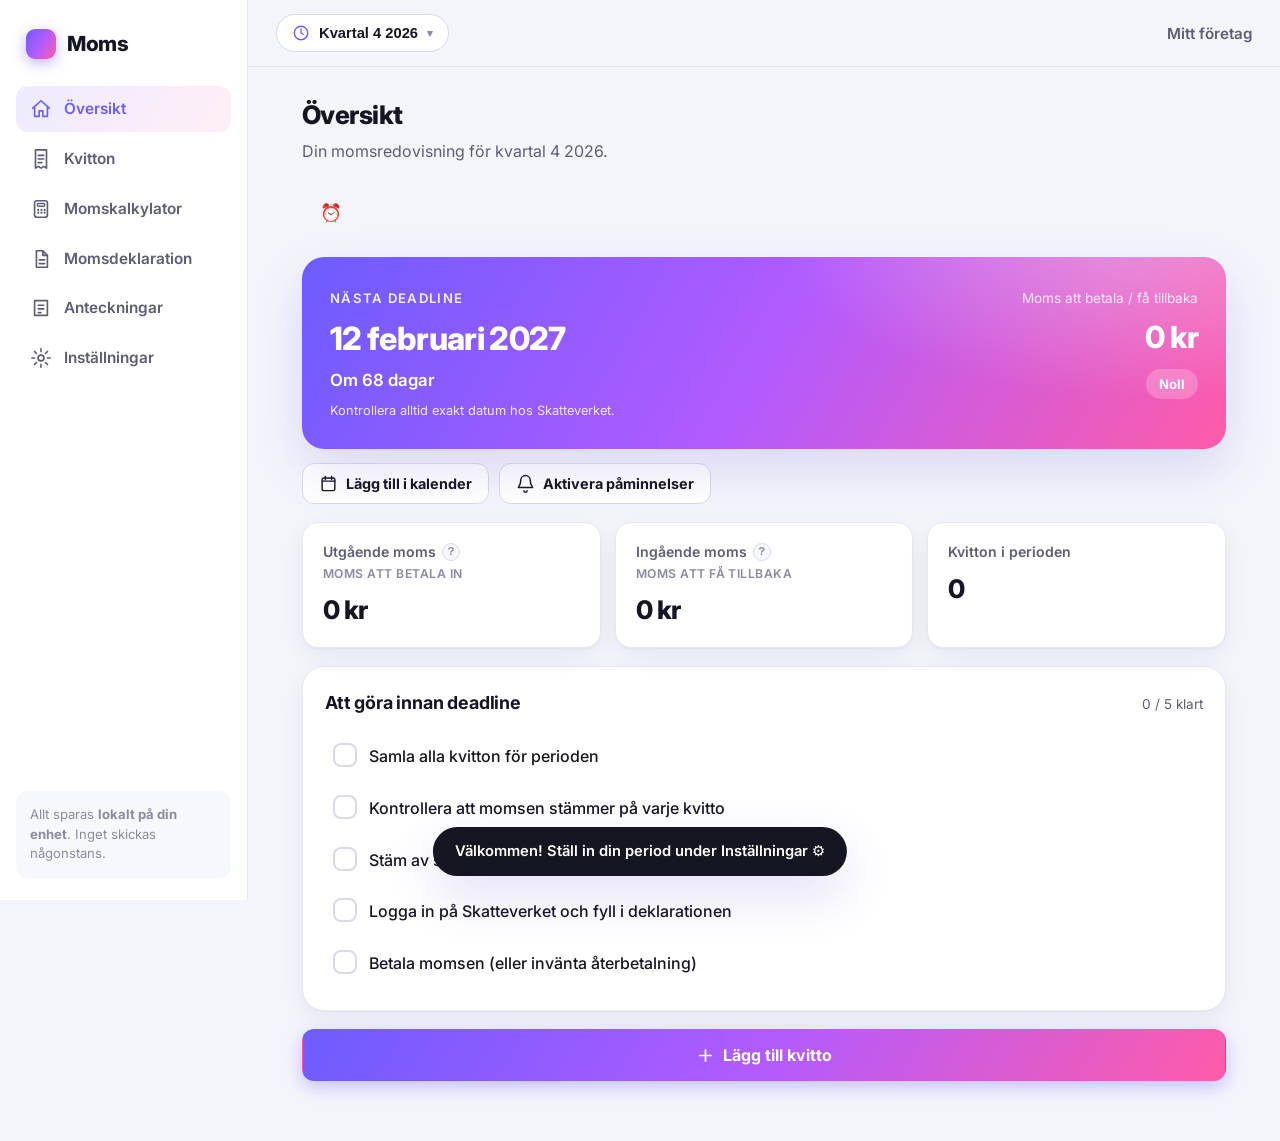
==== index.html @ 615a0f16 "Add PWA support and deadline reminders PWA: web manifest, service worker (offline + installable), ap" ====
<!DOCTYPE html>
<html lang="sv">
<head>
  <meta charset="UTF-8" />
  <meta name="viewport" content="width=device-width, initial-scale=1.0, viewport-fit=cover" />
  <meta name="theme-color" content="#6d5cff" />
  <meta name="description" content="Moms — ett enkelt och tydligt personligt verktyg för att hålla koll på din momsredovisning, dina kvitton och dina deadlines." />
  <title>Moms · Enkel momskoll</title>
  <link rel="preconnect" href="https://fonts.googleapis.com" />
  <link rel="preconnect" href="https://fonts.gstatic.com" crossorigin />
  <link href="https://fonts.googleapis.com/css2?family=Inter:wght@400;500;600;700;800&display=swap" rel="stylesheet" />
  <link rel="stylesheet" href="styles.css" />
  <link rel="manifest" href="manifest.webmanifest" />
  <link rel="icon" href="icon-192.png" />
  <link rel="apple-touch-icon" href="icon-192.png" />
  <meta name="apple-mobile-web-app-capable" content="yes" />
  <meta name="apple-mobile-web-app-status-bar-style" content="default" />
  <meta name="apple-mobile-web-app-title" content="Moms" />
</head>
<body>
  <!-- SVG icon sprite -->
  <svg width="0" height="0" style="position:absolute" aria-hidden="true">
    <symbol id="i-home" viewBox="0 0 24 24"><path d="M3 11l9-8 9 8M5 10v10h5v-6h4v6h5V10" fill="none" stroke="currentColor" stroke-width="1.8" stroke-linecap="round" stroke-linejoin="round"/></symbol>
    <symbol id="i-receipt" viewBox="0 0 24 24"><path d="M6 2h12v20l-3-2-3 2-3-2-3 2zM9 8h6M9 12h6M9 16h4" fill="none" stroke="currentColor" stroke-width="1.8" stroke-linecap="round" stroke-linejoin="round"/></symbol>
    <symbol id="i-doc" viewBox="0 0 24 24"><path d="M7 3h7l5 5v13H7zM14 3v5h5M10 13h6M10 17h6" fill="none" stroke="currentColor" stroke-width="1.8" stroke-linecap="round" stroke-linejoin="round"/></symbol>
    <symbol id="i-note" viewBox="0 0 24 24"><path d="M5 4h14v16H5zM9 9h6M9 13h6M9 17h3" fill="none" stroke="currentColor" stroke-width="1.8" stroke-linecap="round" stroke-linejoin="round"/></symbol>
    <symbol id="i-gear" viewBox="0 0 24 24"><circle cx="12" cy="12" r="3.2" fill="none" stroke="currentColor" stroke-width="1.8"/><path d="M12 2v3M12 19v3M2 12h3M19 12h3M4.9 4.9l2.1 2.1M17 17l2.1 2.1M19.1 4.9L17 7M7 17l-2.1 2.1" fill="none" stroke="currentColor" stroke-width="1.8" stroke-linecap="round"/></symbol>
    <symbol id="i-plus" viewBox="0 0 24 24"><path d="M12 5v14M5 12h14" fill="none" stroke="currentColor" stroke-width="2.2" stroke-linecap="round"/></symbol>
    <symbol id="i-check" viewBox="0 0 24 24"><path d="M5 13l4 4L19 7" fill="none" stroke="currentColor" stroke-width="2.4" stroke-linecap="round" stroke-linejoin="round"/></symbol>
    <symbol id="i-clock" viewBox="0 0 24 24"><circle cx="12" cy="12" r="9" fill="none" stroke="currentColor" stroke-width="1.8"/><path d="M12 7v5l3 2" fill="none" stroke="currentColor" stroke-width="1.8" stroke-linecap="round"/></symbol>
    <symbol id="i-trash" viewBox="0 0 24 24"><path d="M4 7h16M9 7V4h6v3M6 7l1 14h10l1-14" fill="none" stroke="currentColor" stroke-width="1.8" stroke-linecap="round" stroke-linejoin="round"/></symbol>
    <symbol id="i-calc" viewBox="0 0 24 24"><rect x="5" y="3" width="14" height="18" rx="2.5" fill="none" stroke="currentColor" stroke-width="1.8"/><rect x="8" y="6" width="8" height="3" rx="1" fill="none" stroke="currentColor" stroke-width="1.5"/><path d="M9 13h0M12.5 13h0M16 13h0M9 16h0M12.5 16h0M16 16h0" stroke="currentColor" stroke-width="2.4" stroke-linecap="round"/></symbol>
    <symbol id="i-bell" viewBox="0 0 24 24"><path d="M18 8a6 6 0 10-12 0c0 7-3 7-3 9h18c0-2-3-2-3-9" fill="none" stroke="currentColor" stroke-width="1.8" stroke-linecap="round" stroke-linejoin="round"/><path d="M10 21a2 2 0 004 0" fill="none" stroke="currentColor" stroke-width="1.8" stroke-linecap="round"/></symbol>
    <symbol id="i-cal" viewBox="0 0 24 24"><rect x="4" y="5" width="16" height="16" rx="2" fill="none" stroke="currentColor" stroke-width="1.8"/><path d="M4 9h16M8 3v4M16 3v4" stroke="currentColor" stroke-width="1.8" stroke-linecap="round"/></symbol>
  </svg>

  <div class="app">
    <!-- Sidebar (desktop) -->
    <aside class="sidebar">
      <div class="brand">
        <span class="brand-mark"></span>
        <span class="brand-name">Moms</span>
      </div>
      <nav class="side-nav" aria-label="Huvudmeny">
        <a href="#oversikt" class="nav-item" data-view="oversikt"><svg class="ic"><use href="#i-home"/></svg><span>Översikt</span></a>
        <a href="#kvitton" class="nav-item" data-view="kvitton"><svg class="ic"><use href="#i-receipt"/></svg><span>Kvitton</span></a>
        <a href="#kalkylator" class="nav-item" data-view="kalkylator"><svg class="ic"><use href="#i-calc"/></svg><span>Momskalkylator</span></a>
        <a href="#deklaration" class="nav-item" data-view="deklaration"><svg class="ic"><use href="#i-doc"/></svg><span>Momsdeklaration</span></a>
        <a href="#anteckningar" class="nav-item" data-view="anteckningar"><svg class="ic"><use href="#i-note"/></svg><span>Anteckningar</span></a>
        <a href="#installningar" class="nav-item" data-view="installningar"><svg class="ic"><use href="#i-gear"/></svg><span>Inställningar</span></a>
      </nav>
      <div class="side-foot">
        <p>Allt sparas <strong>lokalt på din enhet</strong>. Inget skickas någonstans.</p>
      </div>
    </aside>

    <!-- Main -->
    <div class="main">
      <header class="topbar">
        <div class="topbar-left">
          <button class="period-pill" id="periodPill" aria-haspopup="true">
            <svg class="ic"><use href="#i-clock"/></svg>
            <span id="periodLabel">Period</span>
            <span class="caret">▾</span>
          </button>
        </div>
        <div class="topbar-right">
          <span class="biz-name" id="bizNameTop">Mitt företag</span>
        </div>
      </header>

      <main class="content">
        <!-- ===================== ÖVERSIKT ===================== -->
        <section class="view" id="view-oversikt">
          <div class="view-head">
            <h1>Översikt</h1>
            <p class="muted" id="periodSub">Din momsredovisning för perioden.</p>
          </div>

          <!-- Reminder banner -->
          <div class="reminder-banner" id="reminderBanner" hidden></div>

          <!-- Deadline hero -->
          <div class="hero-card">
            <div class="hero-grad" aria-hidden="true"></div>
            <div class="hero-inner">
              <span class="hero-eyebrow">Nästa deadline</span>
              <div class="hero-date" id="deadlineDate">—</div>
              <div class="hero-count" id="deadlineCountdown">Lägg in din period i Inställningar</div>
              <p class="hero-note">Kontrollera alltid exakt datum hos Skatteverket.</p>
            </div>
            <div class="hero-amount">
              <span class="muted small">Moms att betala / få tillbaka</span>
              <div class="hero-amount-val" id="heroAmount">0 kr</div>
              <span class="badge-pay" id="heroAmountBadge">—</span>
            </div>
          </div>

          <div class="deadline-actions">
            <button class="btn-ghost" id="icsBtn"><svg class="ic"><use href="#i-cal"/></svg> Lägg till i kalender</button>
            <button class="btn-ghost" id="notifyBtn"><svg class="ic"><use href="#i-bell"/></svg> Aktivera påminnelser</button>
          </div>

          <!-- Summary tiles -->
          <div class="tiles">
            <div class="tile">
              <span class="tile-label">Utgående moms <button class="hint" data-hint="Moms du tagit ut på det du sålt (din försäljning). Detta är moms du ska betala in.">?</button></span>
              <span class="tile-sub">moms att betala in</span>
              <div class="tile-val" id="sumUtg">0 kr</div>
            </div>
            <div class="tile">
              <span class="tile-label">Ingående moms <button class="hint" data-hint="Moms du betalat på det du köpt och får dra av. Detta är moms du får tillbaka.">?</button></span>
              <span class="tile-sub">moms att få tillbaka</span>
              <div class="tile-val" id="sumIng">0 kr</div>
            </div>
            <div class="tile">
              <span class="tile-label">Kvitton i perioden</span>
              <div class="tile-val" id="sumCount">0</div>
            </div>
          </div>

          <!-- Checklist -->
          <div class="panel">
            <div class="panel-head">
              <h2>Att göra innan deadline</h2>
              <span class="muted small" id="checkProgress">0 / 5 klart</span>
            </div>
            <ul class="checklist" id="checklist"></ul>
          </div>

          <button class="fab-inline btn-primary" data-goto="kvitton">
            <svg class="ic"><use href="#i-plus"/></svg> Lägg till kvitto
          </button>
        </section>

        <!-- ===================== KVITTON ===================== -->
        <section class="view" id="view-kvitton" hidden>
          <div class="view-head">
            <h1>Kvitton</h1>
            <p class="muted">Lägg in allt du köpt och sålt. Momsen räknas ut åt dig.</p>
          </div>

          <form class="panel form-card" id="receiptForm">
            <h2 class="form-title">Nytt kvitto</h2>

            <div class="seg" role="radiogroup" aria-label="Typ av händelse">
              <label class="seg-opt">
                <input type="radio" name="type" value="inkop" checked />
                <span>Utgift / Inköp</span>
              </label>
              <label class="seg-opt">
                <input type="radio" name="type" value="forsaljning" />
                <span>Inkomst / Försäljning</span>
              </label>
            </div>

            <div class="grid-2">
              <div class="field">
                <label for="rfDate">Datum</label>
                <input type="date" id="rfDate" name="date" required />
                <p class="field-help">Datumet du betalade eller fick betalt.</p>
              </div>
              <div class="field">
                <label for="rfParty">Motpart <span class="muted small">(vem)</span></label>
                <input type="text" id="rfParty" name="party" placeholder="t.ex. Bauhaus" required autocomplete="off" />
              </div>
            </div>

            <div class="field">
              <label for="rfDesc">Vad avser det?</label>
              <input type="text" id="rfDesc" name="desc" placeholder="t.ex. Material till jobb" required autocomplete="off" />
            </div>

            <div class="grid-3">
              <div class="field">
                <label for="rfAmount">Belopp</label>
                <div class="input-money">
                  <input type="number" id="rfAmount" name="amount" inputmode="decimal" step="0.01" min="0" placeholder="0,00" required />
                  <span>kr</span>
                </div>
              </div>
              <div class="field">
                <label for="rfInclusive">Beloppet är</label>
                <select id="rfInclusive" name="inclusive">
                  <option value="inkl" selected>Inkl. moms</option>
                  <option value="exkl">Exkl. moms</option>
                </select>
              </div>
              <div class="field">
                <label for="rfRate">Momssats</label>
                <select id="rfRate" name="rate">
                  <option value="25" selected>25 %</option>
                  <option value="12">12 %</option>
                  <option value="6">6 %</option>
                  <option value="0">0 % / momsfritt</option>
                </select>
              </div>
            </div>

            <div class="calc-preview" id="calcPreview" aria-live="polite">
              <span>Moms: <strong id="calcVat">0 kr</strong></span>
              <span>Exkl. moms: <strong id="calcExcl">0 kr</strong></span>
              <span>Totalt: <strong id="calcTotal">0 kr</strong></span>
            </div>

            <div class="grid-2">
              <div class="field">
                <label for="rfFile">Bild på kvitto <span class="muted small">(valfritt)</span></label>
                <input type="file" id="rfFile" name="file" accept="image/*" capture="environment" />
              </div>
              <div class="field">
                <label for="rfNote">Fri text <span class="muted small">(valfritt)</span></label>
                <input type="text" id="rfNote" name="note" placeholder="Egen anteckning" autocomplete="off" />
              </div>
            </div>

            <div class="form-actions">
              <button type="submit" class="btn-primary"><svg class="ic"><use href="#i-check"/></svg> Spara kvitto</button>
              <button type="reset" class="btn-ghost">Rensa</button>
            </div>
          </form>

          <div class="panel">
            <div class="panel-head">
              <h2>Sparade kvitton</h2>
              <span class="muted small" id="receiptCount">0 st</span>
            </div>
            <div id="receiptList" class="receipt-list"></div>
          </div>
        </section>

        <!-- ===================== KALKYLATOR ===================== -->
        <section class="view" id="view-kalkylator" hidden>
          <div class="view-head">
            <h1>Momskalkylator</h1>
            <p class="muted">Skriv ett belopp så räknar jag ut momsen direkt. Spara det du vill minnas.</p>
          </div>

          <div class="panel form-card">
            <div class="field">
              <label for="cWhat">Vad gäller det?</label>
              <input type="text" id="cWhat" placeholder="t.ex. Såld vara" autocomplete="off" />
            </div>

            <div class="seg" role="radiogroup" aria-label="Typ av händelse">
              <label class="seg-opt">
                <input type="radio" name="ctype" value="forsaljning" checked />
                <span>Försäljning</span>
              </label>
              <label class="seg-opt">
                <input type="radio" name="ctype" value="inkop" />
                <span>Inköp</span>
              </label>
            </div>

            <div class="grid-3">
              <div class="field">
                <label for="cAmount">Belopp</label>
                <div class="input-money">
                  <input type="number" id="cAmount" inputmode="decimal" step="0.01" min="0" placeholder="0,00" />
                  <span>kr</span>
                </div>
              </div>
              <div class="field">
                <label for="cIncl">Beloppet är</label>
                <select id="cIncl">
                  <option value="exkl" selected>Exkl. moms</option>
                  <option value="inkl">Inkl. moms</option>
                </select>
              </div>
              <div class="field">
                <label for="cRate">Momssats</label>
                <select id="cRate">
                  <option value="25" selected>25 %</option>
                  <option value="12">12 %</option>
                  <option value="6">6 %</option>
                </select>
              </div>
            </div>
          </div>

          <div class="result-card" id="calcResult" aria-live="polite">
            <div class="result-row"><span>Exkl. moms</span><strong id="cExcl">0 kr</strong></div>
            <div class="result-row"><span>Moms <em id="cRateLbl">(25 %)</em></span><strong id="cVat">0 kr</strong></div>
            <div class="result-row total"><span>Totalt inkl. moms</span><strong id="cTotal">0 kr</strong></div>
          </div>

          <div class="result-context is-pay" id="cContext">
            <span id="cContextLabel">Moms att betala</span>
            <strong id="cContextVal">0 kr</strong>
          </div>

          <button class="btn-primary btn-block" id="calcSave"><svg class="ic"><use href="#i-check"/></svg> Spara uträkning</button>

          <div class="panel">
            <div class="panel-head">
              <h2>Sparade uträkningar</h2>
              <span class="muted small" id="calcCount">0 st</span>
            </div>
            <div id="calcList" class="calc-list"></div>
          </div>
        </section>

        <!-- ===================== DEKLARATION ===================== -->
        <section class="view" id="view-deklaration" hidden>
          <div class="view-head">
            <h1>Momsdeklaration</h1>
            <p class="muted">Summorna att föra in i Skatteverkets momsdeklaration för perioden.</p>
          </div>

          <div class="panel">
            <table class="decl-table">
              <thead><tr><th>Ruta</th><th>Avser</th><th class="num">Belopp</th></tr></thead>
              <tbody id="declRows"></tbody>
            </table>
          </div>

          <details class="panel adv">
            <summary>Visa fler rutor (EU-handel m.m.)</summary>
            <table class="decl-table">
              <tbody id="declAdvRows"></tbody>
            </table>
            <p class="muted small">Dessa fylls bara i om du handlar med utlandet. Lämna tomma annars.</p>
          </details>

          <div class="callout">
            <strong>Så gör du:</strong> Logga in på <span class="nowrap">skatteverket.se</span> → Moms → Momsdeklaration,
            och skriv in beloppen ovan i rutorna med samma nummer. Stäm av mot dina kvitton först.
          </div>

          <button class="btn-ghost" id="exportBtn"><svg class="ic"><use href="#i-doc"/></svg> Exportera underlag (.csv)</button>
        </section>

        <!-- ===================== ANTECKNINGAR ===================== -->
        <section class="view" id="view-anteckningar" hidden>
          <div class="view-head">
            <h1>Anteckningar</h1>
            <p class="muted">Fri text — påminnelser, frågor till revisorn, vad som helst. Sparas automatiskt.</p>
          </div>
          <div class="panel">
            <textarea id="notes" class="notes-area" placeholder="Skriv här…"></textarea>
            <p class="muted small" id="notesSaved">Sparat</p>
          </div>
        </section>

        <!-- ===================== INSTÄLLNINGAR ===================== -->
        <section class="view" id="view-installningar" hidden>
          <div class="view-head">
            <h1>Inställningar</h1>
            <p class="muted">Fyll i en gång så anpassas allt efter dig.</p>
          </div>

          <form class="panel form-card" id="settingsForm">
            <div class="grid-2">
              <div class="field">
                <label for="setName">Företagsnamn / ditt namn</label>
                <input type="text" id="setName" placeholder="t.ex. Anna Andersson" autocomplete="organization" />
              </div>
              <div class="field">
                <label for="setOrg">Organisationsnummer / personnummer</label>
                <input type="text" id="setOrg" placeholder="556xxx-xxxx" autocomplete="off" />
              </div>
            </div>

            <div class="field">
              <label for="setPeriod">Hur ofta redovisar du moms?</label>
              <select id="setPeriod">
                <option value="kvartal">Varje kvartal (vanligast för småföretag)</option>
                <option value="manad">Varje månad</option>
                <option value="helar">En gång per år (helår)</option>
              </select>
              <p class="field-help">Vet du inte? Står på ditt registreringsbevis från Skatteverket. Kvartal är vanligast.</p>
            </div>

            <div class="grid-2">
              <div class="field">
                <label for="setStart">Företagets startdatum <span class="muted small">(valfritt)</span></label>
                <input type="date" id="setStart" />
                <p class="field-help">Perioder före detta datum döljs.</p>
              </div>
              <div class="field">
                <label for="setDeadline">Egen deadline <span class="muted small">(valfritt)</span></label>
                <input type="date" id="setDeadline" />
                <p class="field-help">Har Skatteverket gett dig ett exakt datum? Skriv det här så används det istället.</p>
              </div>
            </div>

            <div class="form-actions">
              <button type="submit" class="btn-primary"><svg class="ic"><use href="#i-check"/></svg> Spara</button>
            </div>
          </form>

          <div class="panel danger-zone">
            <h2>Hantera data</h2>
            <p class="muted small">All din data ligger lokalt i den här webbläsaren. Ta en säkerhetskopia ibland.</p>
            <div class="form-actions">
              <button class="btn-ghost" id="backupBtn">Ladda ner säkerhetskopia</button>
              <label class="btn-ghost file-btn">Återställ från fil<input type="file" id="restoreInput" accept="application/json" hidden /></label>
              <button class="btn-danger" id="wipeBtn"><svg class="ic"><use href="#i-trash"/></svg> Radera allt</button>
            </div>
          </div>

          <div class="disclaimer">
            <strong>Viktigt:</strong> Det här är ett personligt hjälpmedel för eget bruk, inte officiell bokföring och
            inte kopplat till Skatteverket. Det ersätter inte bokföringsprogram eller rådgivning från revisor.
            Du ansvarar själv för att uppgifterna du lämnar till Skatteverket är korrekta och i tid.
          </div>
        </section>
      </main>

      <!-- Bottom nav (mobile) -->
      <nav class="bottom-nav" aria-label="Huvudmeny mobil">
        <a href="#oversikt" class="bn-item" data-view="oversikt"><svg class="ic"><use href="#i-home"/></svg><span>Översikt</span></a>
        <a href="#kvitton" class="bn-item" data-view="kvitton"><svg class="ic"><use href="#i-receipt"/></svg><span>Kvitton</span></a>
        <a href="#kalkylator" class="bn-item" data-view="kalkylator"><svg class="ic"><use href="#i-calc"/></svg><span>Kalkyl</span></a>
        <a href="#deklaration" class="bn-item" data-view="deklaration"><svg class="ic"><use href="#i-doc"/></svg><span>Moms</span></a>
        <a href="#anteckningar" class="bn-item" data-view="anteckningar"><svg class="ic"><use href="#i-note"/></svg><span>Anteckn.</span></a>
        <a href="#installningar" class="bn-item" data-view="installningar"><svg class="ic"><use href="#i-gear"/></svg><span>Mer</span></a>
      </nav>
    </div>
  </div>

  <!-- Period picker sheet -->
  <div class="sheet" id="periodSheet" hidden>
    <div class="sheet-backdrop" data-close-sheet></div>
    <div class="sheet-body" role="dialog" aria-label="Välj period">
      <h3>Välj period</h3>
      <div id="periodOptions" class="period-options"></div>
      <button class="btn-ghost btn-block" data-close-sheet>Stäng</button>
    </div>
  </div>

  <!-- Toast -->
  <div class="toast" id="toast" hidden></div>

  <script src="app.js"></script>
</body>
</html>
---- styles.css ----
/* ===================== Tokens ===================== */
:root {
  --bg: #f4f5fb;
  --surface: #ffffff;
  --surface-2: #f7f8fd;
  --line: #e7e8f2;
  --line-strong: #d8dae9;
  --text: #161623;
  --text-dim: #5d5e73;
  --text-faint: #8a8ba0;

  --brand: #6d5cff;
  --brand-2: #b15bff;
  --brand-3: #ff5ca8;
  --grad: linear-gradient(120deg, #6d5cff 0%, #b15bff 50%, #ff5ca8 100%);

  --green: #16a36b;
  --green-bg: #e6f7ef;
  --amber: #c47a00;
  --amber-bg: #fdf3e0;
  --red: #d83a52;
  --red-bg: #fdeaee;
  --blue: #2c7be5;
  --blue-bg: #eaf2fd;

  --radius: 16px;
  --radius-lg: 22px;
  --shadow: 0 1px 2px rgba(20, 20, 40, 0.04), 0 8px 24px rgba(20, 20, 50, 0.06);
  --shadow-lg: 0 20px 50px rgba(80, 60, 200, 0.16);
  --ease: cubic-bezier(0.22, 1, 0.36, 1);
}

* { margin: 0; padding: 0; box-sizing: border-box; }
html { -webkit-text-size-adjust: 100%; }
body {
  font-family: "Inter", system-ui, -apple-system, "Segoe UI", sans-serif;
  background: var(--bg);
  color: var(--text);
  line-height: 1.55;
  -webkit-font-smoothing: antialiased;
}
h1 { font-size: 1.6rem; font-weight: 800; letter-spacing: -0.02em; }
h2 { font-size: 1.12rem; font-weight: 700; letter-spacing: -0.01em; }
h3 { font-size: 1.05rem; font-weight: 700; }
.muted { color: var(--text-dim); }
.small { font-size: 0.85rem; }
.num { text-align: right; font-variant-numeric: tabular-nums; }
.nowrap { white-space: nowrap; }

:focus-visible { outline: 3px solid rgba(109, 92, 255, 0.5); outline-offset: 2px; border-radius: 8px; }

.ic { width: 22px; height: 22px; flex: none; display: inline-block; }

/* ===================== Layout ===================== */
.app { display: flex; min-height: 100vh; }

.sidebar {
  width: 248px; flex: none;
  background: var(--surface);
  border-right: 1px solid var(--line);
  padding: 22px 16px;
  display: flex; flex-direction: column; gap: 8px;
  position: sticky; top: 0; height: 100vh;
}
.brand { display: flex; align-items: center; gap: 11px; padding: 6px 10px 18px; }
.brand-mark { width: 30px; height: 30px; border-radius: 9px; background: var(--grad); box-shadow: 0 4px 14px rgba(109, 92, 255, 0.45); }
.brand-name { font-weight: 800; font-size: 1.3rem; letter-spacing: -0.02em; }

.side-nav { display: flex; flex-direction: column; gap: 4px; }
.nav-item {
  display: flex; align-items: center; gap: 12px;
  padding: 11px 14px; border-radius: 12px;
  color: var(--text-dim); text-decoration: none; font-weight: 600; font-size: 0.96rem;
  transition: background 0.2s var(--ease), color 0.2s var(--ease);
}
.nav-item:hover { background: var(--surface-2); color: var(--text); }
.nav-item.active { background: linear-gradient(120deg, rgba(109,92,255,0.12), rgba(255,92,168,0.10)); color: var(--brand); }
.nav-item.active .ic { color: var(--brand); }

.side-foot { margin-top: auto; padding: 14px; background: var(--surface-2); border-radius: 12px; }
.side-foot p { font-size: 0.82rem; color: var(--text-faint); line-height: 1.5; }

.main { flex: 1; min-width: 0; display: flex; flex-direction: column; }

.topbar {
  position: sticky; top: 0; z-index: 20;
  display: flex; align-items: center; justify-content: space-between;
  padding: 14px 28px;
  background: rgba(244, 245, 251, 0.85); backdrop-filter: blur(12px);
  border-bottom: 1px solid var(--line);
}
.period-pill {
  display: inline-flex; align-items: center; gap: 9px;
  padding: 9px 15px; border-radius: 999px;
  background: var(--surface); border: 1px solid var(--line-strong);
  font-weight: 600; font-size: 0.92rem; color: var(--text); cursor: pointer;
  transition: border-color 0.2s var(--ease), transform 0.2s var(--ease);
}
.period-pill:hover { border-color: var(--brand); transform: translateY(-1px); }
.period-pill .ic { width: 18px; height: 18px; color: var(--brand); }
.period-pill .caret { color: var(--text-faint); font-size: 0.7rem; }
.biz-name { font-weight: 600; color: var(--text-dim); font-size: 0.95rem; }

.content { padding: 28px; max-width: 980px; width: 100%; margin: 0 auto; padding-bottom: 60px; }

.view-head { margin-bottom: 22px; }
.view-head h1 { margin-bottom: 4px; }

/* ===================== Buttons ===================== */
.btn-primary, .btn-ghost, .btn-danger {
  display: inline-flex; align-items: center; justify-content: center; gap: 8px;
  font-family: inherit; font-weight: 700; font-size: 0.95rem;
  padding: 12px 20px; border-radius: 12px; border: 1px solid transparent; cursor: pointer;
  transition: transform 0.18s var(--ease), box-shadow 0.18s var(--ease), background 0.18s var(--ease);
}
.btn-primary { background: var(--grad); color: #fff; box-shadow: 0 6px 18px rgba(109, 92, 255, 0.35); }
.btn-primary:hover { transform: translateY(-2px); box-shadow: 0 10px 26px rgba(109, 92, 255, 0.45); }
.btn-primary .ic { width: 19px; height: 19px; }
.btn-ghost { background: var(--surface); border-color: var(--line-strong); color: var(--text); }
.btn-ghost:hover { border-color: var(--brand); transform: translateY(-1px); }
.btn-ghost .ic { width: 19px; height: 19px; }
.btn-danger { background: var(--red-bg); color: var(--red); border-color: transparent; }
.btn-danger:hover { background: #fbdde3; }
.btn-danger .ic { width: 19px; height: 19px; }
.btn-block { width: 100%; }

/* ===================== Hero deadline card ===================== */
.hero-card {
  position: relative; overflow: hidden;
  border-radius: var(--radius-lg);
  background: var(--grad);
  color: #fff;
  padding: 28px;
  display: flex; justify-content: space-between; gap: 24px; flex-wrap: wrap;
  box-shadow: var(--shadow-lg);
  margin-bottom: 18px;
}
.hero-grad {
  position: absolute; inset: 0;
  background: radial-gradient(600px 300px at 90% -20%, rgba(255,255,255,0.35), transparent 60%);
  pointer-events: none;
}
.hero-inner { position: relative; z-index: 1; }
.hero-eyebrow { font-size: 0.82rem; font-weight: 600; opacity: 0.9; text-transform: uppercase; letter-spacing: 0.1em; }
.hero-date { font-size: 2rem; font-weight: 800; letter-spacing: -0.02em; margin: 4px 0; }
.hero-count { font-size: 1.05rem; font-weight: 600; }
.hero-note { font-size: 0.8rem; opacity: 0.85; margin-top: 8px; }
.hero-amount { position: relative; z-index: 1; text-align: right; min-width: 180px; }
.hero-amount .muted { color: rgba(255,255,255,0.82); }
.hero-amount-val { font-size: 1.9rem; font-weight: 800; letter-spacing: -0.02em; margin: 4px 0 8px; }
.badge-pay {
  display: inline-block; padding: 5px 13px; border-radius: 999px;
  background: rgba(255,255,255,0.22); font-size: 0.82rem; font-weight: 700;
}

/* ===================== Reminder banner & deadline actions ===================== */
.reminder-banner {
  display: flex; align-items: center; gap: 10px;
  padding: 14px 18px; border-radius: var(--radius); margin-bottom: 16px;
  font-weight: 600; font-size: 0.95rem;
}
.reminder-banner.warn { background: var(--amber-bg); color: #6b4e16; border: 1px solid #f0dcb4; }
.reminder-banner.late { background: var(--red-bg); color: #8a1f30; border: 1px solid #f3c6cf; }
.reminder-banner::before { content: "⏰"; font-size: 1.1rem; }
.reminder-banner.late::before { content: "⚠️"; }

.deadline-actions { display: flex; gap: 10px; flex-wrap: wrap; margin-bottom: 18px; margin-top: -4px; }
.deadline-actions .btn-ghost { font-size: 0.9rem; padding: 10px 16px; }
.deadline-actions .btn-ghost.on { border-color: var(--green); color: var(--green); background: var(--green-bg); }

/* ===================== Tiles ===================== */
.tiles { display: grid; grid-template-columns: repeat(3, 1fr); gap: 14px; margin-bottom: 18px; }
.tile {
  background: var(--surface); border: 1px solid var(--line); border-radius: var(--radius);
  padding: 18px 20px; box-shadow: var(--shadow);
}
.tile-label { display: flex; align-items: center; gap: 6px; color: var(--text-dim); font-size: 0.88rem; font-weight: 600; }
.tile-sub { display: block; color: var(--text-faint); font-size: 0.76rem; font-weight: 600; text-transform: uppercase; letter-spacing: 0.04em; margin-top: 2px; }
.tile-val { font-size: 1.6rem; font-weight: 800; letter-spacing: -0.02em; margin-top: 6px; }

.hint {
  width: 18px; height: 18px; border-radius: 50%; border: 0;
  background: var(--surface-2); color: var(--text-faint);
  font-size: 0.72rem; font-weight: 700; cursor: help; line-height: 1;
  border: 1px solid var(--line-strong);
}
.hint:hover { background: var(--brand); color: #fff; border-color: var(--brand); }

/* ===================== Panels ===================== */
.panel {
  background: var(--surface); border: 1px solid var(--line); border-radius: var(--radius-lg);
  padding: 22px; box-shadow: var(--shadow); margin-bottom: 18px;
}
.panel-head { display: flex; align-items: baseline; justify-content: space-between; margin-bottom: 14px; gap: 12px; }

/* ===================== Checklist ===================== */
.checklist { list-style: none; display: flex; flex-direction: column; gap: 2px; }
.check-item { display: flex; align-items: flex-start; gap: 12px; padding: 12px 8px; border-radius: 10px; cursor: pointer; transition: background 0.18s var(--ease); }
.check-item:hover { background: var(--surface-2); }
.check-box {
  width: 24px; height: 24px; flex: none; border-radius: 8px;
  border: 2px solid var(--line-strong); display: flex; align-items: center; justify-content: center;
  color: #fff; transition: all 0.18s var(--ease);
}
.check-box .ic { width: 16px; height: 16px; opacity: 0; }
.check-item.done .check-box { background: var(--green); border-color: var(--green); }
.check-item.done .check-box .ic { opacity: 1; }
.check-item.done .check-text { color: var(--text-faint); text-decoration: line-through; }
.check-text { font-weight: 500; padding-top: 1px; }

.fab-inline { width: 100%; padding: 15px; font-size: 1rem; }

/* ===================== Forms ===================== */
.form-card .form-title { margin-bottom: 16px; }
.seg { display: flex; gap: 8px; background: var(--surface-2); padding: 5px; border-radius: 12px; margin-bottom: 16px; }
.seg-opt { flex: 1; }
.seg-opt input { position: absolute; opacity: 0; pointer-events: none; }
.seg-opt span {
  display: block; text-align: center; padding: 10px; border-radius: 9px;
  font-weight: 600; color: var(--text-dim); cursor: pointer; font-size: 0.92rem;
  transition: all 0.18s var(--ease);
}
.seg-opt input:checked + span { background: var(--surface); color: var(--brand); box-shadow: var(--shadow); }
.seg-opt input:focus-visible + span { outline: 3px solid rgba(109,92,255,0.5); }

.field { display: flex; flex-direction: column; gap: 6px; margin-bottom: 14px; }
.field label { font-weight: 600; font-size: 0.9rem; color: var(--text); }
.field-help { font-size: 0.82rem; color: var(--text-faint); }
input[type="text"], input[type="number"], input[type="date"], select, textarea {
  font-family: inherit; font-size: 1rem; color: var(--text);
  background: var(--surface); border: 1px solid var(--line-strong); border-radius: 11px;
  padding: 12px 14px; width: 100%; transition: border-color 0.18s var(--ease), box-shadow 0.18s var(--ease);
}
input:focus, select:focus, textarea:focus { outline: none; border-color: var(--brand); box-shadow: 0 0 0 4px rgba(109, 92, 255, 0.14); }
input::placeholder { color: var(--text-faint); }
input[type="file"] { padding: 9px; font-size: 0.88rem; }

.grid-2 { display: grid; grid-template-columns: 1fr 1fr; gap: 14px; }
.grid-3 { display: grid; grid-template-columns: 1fr 1fr 1fr; gap: 14px; }

.input-money { position: relative; display: flex; align-items: center; }
.input-money input { padding-right: 38px; }
.input-money span { position: absolute; right: 14px; color: var(--text-faint); font-weight: 600; pointer-events: none; }

.calc-preview {
  display: flex; gap: 22px; flex-wrap: wrap;
  background: linear-gradient(120deg, rgba(109,92,255,0.08), rgba(255,92,168,0.06));
  border: 1px solid var(--line); border-radius: 12px; padding: 14px 18px; margin-bottom: 16px;
  font-size: 0.95rem; color: var(--text-dim);
}
.calc-preview strong { color: var(--text); font-size: 1.05rem; }

.form-actions { display: flex; gap: 10px; flex-wrap: wrap; margin-top: 4px; }

/* ===================== Receipt list ===================== */
.receipt-list { display: flex; flex-direction: column; gap: 10px; }
.receipt-row {
  display: flex; align-items: center; gap: 14px;
  padding: 14px; border: 1px solid var(--line); border-radius: 14px; background: var(--surface-2);
}
.receipt-thumb {
  width: 46px; height: 46px; border-radius: 10px; flex: none; object-fit: cover;
  background: var(--surface); display: flex; align-items: center; justify-content: center;
  color: var(--text-faint); border: 1px solid var(--line);
}
.receipt-main { flex: 1; min-width: 0; }
.receipt-title { font-weight: 700; font-size: 0.98rem; }
.receipt-meta { font-size: 0.83rem; color: var(--text-faint); display: flex; gap: 8px; flex-wrap: wrap; }
.receipt-tag { font-size: 0.72rem; font-weight: 700; padding: 2px 8px; border-radius: 6px; }
.tag-in { background: var(--green-bg); color: var(--green); }
.tag-out { background: var(--blue-bg); color: var(--blue); }
.receipt-amt { text-align: right; flex: none; }
.receipt-amt .a { font-weight: 800; font-variant-numeric: tabular-nums; }
.receipt-amt .v { font-size: 0.78rem; color: var(--text-faint); }
.receipt-del { background: none; border: 0; color: var(--text-faint); cursor: pointer; padding: 6px; border-radius: 8px; }
.receipt-del:hover { color: var(--red); background: var(--red-bg); }
.receipt-del .ic { width: 18px; height: 18px; }

.empty { text-align: center; padding: 36px 20px; color: var(--text-faint); }

/* ===================== Calculator ===================== */
.result-card {
  background: var(--surface); border: 1px solid var(--line); border-radius: var(--radius-lg);
  padding: 8px 22px; box-shadow: var(--shadow); margin-bottom: 14px;
}
.result-row { display: flex; align-items: center; justify-content: space-between; padding: 16px 0; border-bottom: 1px solid var(--line); }
.result-row:last-child { border-bottom: 0; }
.result-row span { color: var(--text-dim); font-weight: 600; }
.result-row em { color: var(--text-faint); font-style: normal; font-weight: 500; }
.result-row strong { font-size: 1.35rem; font-weight: 800; font-variant-numeric: tabular-nums; letter-spacing: -0.02em; }
.result-row.total { padding: 20px 0; }
.result-row.total span { color: var(--text); font-size: 1.05rem; }
.result-row.total strong {
  font-size: 1.9rem;
  background: var(--grad); -webkit-background-clip: text; background-clip: text; -webkit-text-fill-color: transparent;
}
.result-context {
  display: flex; align-items: center; justify-content: space-between;
  padding: 16px 22px; border-radius: var(--radius-lg); margin-bottom: 14px;
  font-weight: 700; border: 1px solid transparent;
}
.result-context span { font-size: 1.02rem; }
.result-context strong { font-size: 1.4rem; font-variant-numeric: tabular-nums; letter-spacing: -0.02em; }
.result-context.is-pay { background: var(--amber-bg); color: var(--amber); border-color: #f0dcb4; }
.result-context.is-refund { background: var(--green-bg); color: var(--green); border-color: #bfe9d4; }
#calcSave { margin-bottom: 18px; padding: 15px; font-size: 1rem; }

.calc-list { display: flex; flex-direction: column; gap: 10px; }
.calc-row {
  display: flex; align-items: center; gap: 14px;
  padding: 14px; border: 1px solid var(--line); border-radius: 14px; background: var(--surface-2);
}
.calc-row-main { flex: 1; min-width: 0; }
.calc-row-title { font-weight: 700; font-size: 0.98rem; }
.calc-row-meta { font-size: 0.83rem; color: var(--text-faint); }
.calc-row-amt { text-align: right; flex: none; }
.calc-row-amt .a { font-weight: 800; font-variant-numeric: tabular-nums; }
.calc-row-amt .v { font-size: 0.78rem; color: var(--text-faint); }
.calc-book {
  background: none; border: 1px solid var(--line-strong); color: var(--brand);
  font-family: inherit; font-weight: 700; font-size: 0.8rem; cursor: pointer;
  padding: 7px 11px; border-radius: 9px; white-space: nowrap;
}
.calc-book:hover { border-color: var(--brand); background: rgba(109,92,255,0.08); }
.calc-book:disabled { color: var(--green); border-color: var(--green-bg); background: var(--green-bg); cursor: default; }

/* ===================== Declaration table ===================== */
.decl-table { width: 100%; border-collapse: collapse; }
.decl-table th { text-align: left; font-size: 0.8rem; text-transform: uppercase; letter-spacing: 0.05em; color: var(--text-faint); padding: 8px 12px; border-bottom: 1px solid var(--line); }
.decl-table th.num { text-align: right; }
.decl-table td { padding: 13px 12px; border-bottom: 1px solid var(--line); font-size: 0.95rem; }
.decl-table tr:last-child td { border-bottom: 0; }
.decl-ruta { font-weight: 800; color: var(--brand); width: 64px; }
.decl-table td.num { text-align: right; font-weight: 700; font-variant-numeric: tabular-nums; }
.decl-table tr.total td { background: var(--surface-2); font-weight: 800; }
.decl-table tr.total td.num { font-size: 1.1rem; }
.adv summary { cursor: pointer; font-weight: 700; padding: 6px 0; color: var(--brand); }

.callout {
  background: var(--blue-bg); border: 1px solid #cfe0fa; border-radius: 14px;
  padding: 16px 18px; font-size: 0.94rem; color: #1b4a82; margin-bottom: 16px;
}
.callout strong { color: #14365f; }

/* ===================== Notes ===================== */
.notes-area { min-height: 320px; resize: vertical; line-height: 1.6; }
#notesSaved { margin-top: 8px; opacity: 0; transition: opacity 0.3s; }
#notesSaved.show { opacity: 1; }

/* ===================== Settings danger zone ===================== */
.danger-zone h2 { margin-bottom: 4px; }
.file-btn { cursor: pointer; }
.disclaimer {
  background: var(--amber-bg); border: 1px solid #f0dcb4; border-radius: 14px;
  padding: 16px 18px; font-size: 0.88rem; color: #6b4e16; line-height: 1.6;
}
.disclaimer strong { color: #5a3f0f; }

/* ===================== Bottom nav (mobile) ===================== */
.bottom-nav { display: none; }

/* ===================== Period sheet ===================== */
.sheet { position: fixed; inset: 0; z-index: 60; display: flex; align-items: flex-end; justify-content: center; }
.sheet[hidden] { display: none; }
.sheet-backdrop { position: absolute; inset: 0; background: rgba(20, 20, 40, 0.4); animation: fade 0.2s; }
.sheet-body {
  position: relative; background: var(--surface); width: 100%; max-width: 460px;
  border-radius: 22px 22px 0 0; padding: 24px; box-shadow: 0 -10px 40px rgba(0,0,0,0.2);
  animation: slideup 0.28s var(--ease);
}
@media (min-width: 600px) { .sheet { align-items: center; } .sheet-body { border-radius: 22px; } }
.sheet-body h3 { margin-bottom: 14px; }
.period-options { display: flex; flex-direction: column; gap: 8px; margin-bottom: 14px; }
.period-opt {
  text-align: left; padding: 14px 16px; border-radius: 12px; border: 1px solid var(--line-strong);
  background: var(--surface); font-family: inherit; font-size: 0.95rem; font-weight: 600; cursor: pointer;
  display: flex; justify-content: space-between; align-items: center;
}
.period-opt:hover { border-color: var(--brand); }
.period-opt.active { background: linear-gradient(120deg, rgba(109,92,255,0.12), rgba(255,92,168,0.10)); border-color: var(--brand); color: var(--brand); }
@keyframes slideup { from { transform: translateY(100%); } to { transform: none; } }
@keyframes fade { from { opacity: 0; } to { opacity: 1; } }

/* ===================== Toast ===================== */
.toast {
  position: fixed; bottom: 24px; left: 50%; transform: translateX(-50%) translateY(20px);
  background: var(--text); color: #fff; padding: 13px 22px; border-radius: 999px;
  font-weight: 600; font-size: 0.92rem; box-shadow: var(--shadow-lg); z-index: 80;
  opacity: 0; transition: all 0.3s var(--ease); pointer-events: none;
}
.toast.show { opacity: 1; transform: translateX(-50%) translateY(0); }

/* ===================== Responsive ===================== */
@media (max-width: 860px) {
  .sidebar { display: none; }
  .topbar { padding: 12px 16px; }
  .content { padding: 18px 16px 90px; }
  .bottom-nav {
    display: flex; position: fixed; bottom: 0; left: 0; right: 0; z-index: 50;
    background: rgba(255,255,255,0.94); backdrop-filter: blur(14px);
    border-top: 1px solid var(--line);
    padding: 8px 6px calc(8px + env(safe-area-inset-bottom));
    justify-content: space-around;
  }
  .bn-item {
    display: flex; flex-direction: column; align-items: center; gap: 3px;
    color: var(--text-faint); text-decoration: none; font-size: 0.62rem; font-weight: 600;
    padding: 4px 3px; border-radius: 10px; flex: 1; min-width: 0;
  }
  .bn-item span { max-width: 100%; overflow: hidden; text-overflow: ellipsis; white-space: nowrap; }
  .bn-item .ic { width: 22px; height: 22px; }
  .bn-item.active { color: var(--brand); }
  .hero-card { flex-direction: column; }
  .hero-amount { text-align: left; }
  .tiles { grid-template-columns: 1fr; }
  .grid-2, .grid-3 { grid-template-columns: 1fr; }
  h1 { font-size: 1.4rem; }
}

@media (max-width: 420px) {
  .calc-preview { gap: 14px; }
  .hero-date { font-size: 1.7rem; }
}

@media (prefers-reduced-motion: reduce) {
  * { animation-duration: 0.001ms !important; transition-duration: 0.001ms !important; }
}
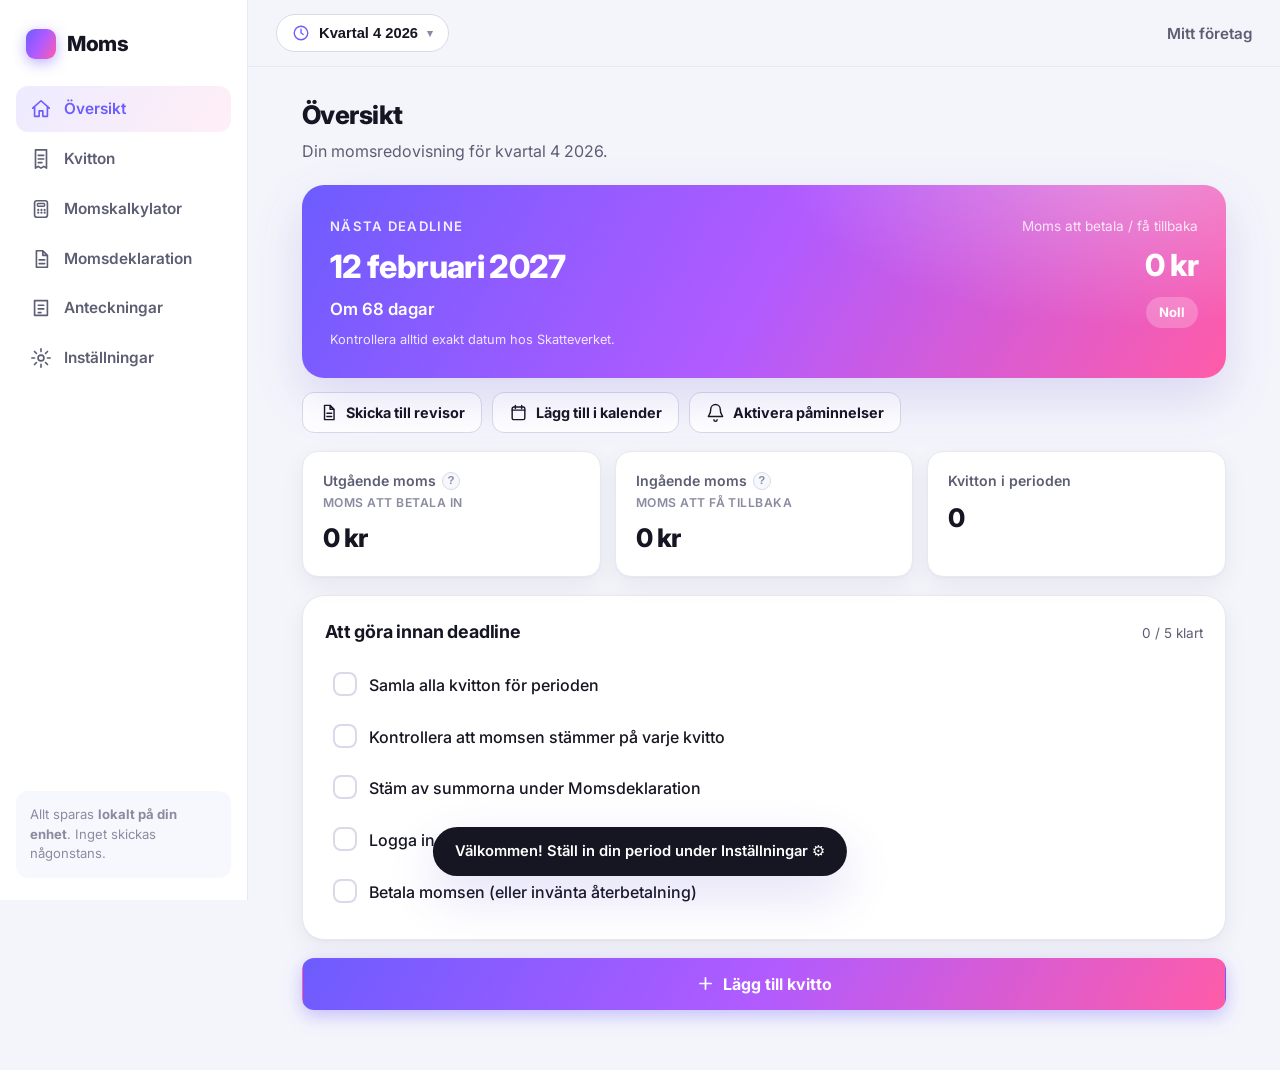
==== commit 3b22d916: "Add date to calculator, align Stripe fees to sale quarter, accountant export - Momskalkylator now ha" ====
--- a/index.html
+++ b/index.html
@@ -97,6 +97,7 @@
           </div>
 
           <div class="deadline-actions">
+            <button class="btn-ghost js-share"><svg class="ic"><use href="#i-doc"/></svg> Skicka till revisor</button>
             <button class="btn-ghost" id="icsBtn"><svg class="ic"><use href="#i-cal"/></svg> Lägg till i kalender</button>
             <button class="btn-ghost" id="notifyBtn"><svg class="ic"><use href="#i-bell"/></svg> Aktivera påminnelser</button>
           </div>
@@ -139,6 +140,38 @@
             <h1>Kvitton</h1>
             <p class="muted">Lägg in allt du köpt och sålt. Momsen räknas ut åt dig.</p>
           </div>
+
+          <details class="panel import-panel" id="stripeImport">
+            <summary><svg class="ic"><use href="#i-doc"/></svg> Importera från Stripe (CSV)</summary>
+            <p class="muted small import-help">
+              I Stripe: <strong>Balance → Payouts</strong> (eller Reports → Payout reconciliation) →
+              exportera som CSV i SEK. Ladda upp filen här så skapas kvittona åt dig.
+            </p>
+            <div class="grid-2">
+              <div class="field">
+                <label for="impFile">CSV-fil från Stripe</label>
+                <input type="file" id="impFile" accept=".csv,text/csv" />
+              </div>
+              <div class="field">
+                <label for="impRate">Momssats på försäljning</label>
+                <select id="impRate">
+                  <option value="25" selected>25 % (svensk kund)</option>
+                  <option value="12">12 %</option>
+                  <option value="6">6 %</option>
+                  <option value="0">0 % (kund utanför EU)</option>
+                </select>
+              </div>
+            </div>
+            <label class="check-inline">
+              <input type="checkbox" id="impFees" checked />
+              Skapa även Stripe-avgiften som inköp (0 % moms)
+            </label>
+            <div id="impPreview" class="import-preview" hidden></div>
+            <div class="form-actions">
+              <button type="button" class="btn-ghost" id="impAnalyze">Analysera fil</button>
+              <button type="button" class="btn-primary" id="impConfirm" hidden><svg class="ic"><use href="#i-check"/></svg> Importera</button>
+            </div>
+          </details>
 
           <form class="panel form-card" id="receiptForm">
             <h2 class="form-title">Nytt kvitto</h2>
@@ -237,9 +270,16 @@
           </div>
 
           <div class="panel form-card">
-            <div class="field">
-              <label for="cWhat">Vad gäller det?</label>
-              <input type="text" id="cWhat" placeholder="t.ex. Såld vara" autocomplete="off" />
+            <div class="grid-2">
+              <div class="field">
+                <label for="cWhat">Vad gäller det?</label>
+                <input type="text" id="cWhat" placeholder="t.ex. Såld vara" autocomplete="off" />
+              </div>
+              <div class="field">
+                <label for="cDate">Datum</label>
+                <input type="date" id="cDate" />
+                <p class="field-help">Datumet du betalade eller fick betalt.</p>
+              </div>
             </div>
 
             <div class="seg" role="radiogroup" aria-label="Typ av händelse">
@@ -328,7 +368,14 @@
             och skriv in beloppen ovan i rutorna med samma nummer. Stäm av mot dina kvitton först.
           </div>
 
-          <button class="btn-ghost" id="exportBtn"><svg class="ic"><use href="#i-doc"/></svg> Exportera underlag (.csv)</button>
+          <div class="panel share-panel">
+            <h2>Skicka till din revisor</h2>
+            <p class="muted small">Hela kvartalet samlas i <strong>en fil</strong> — alla kvitton plus momssummorna ovan. Du kan sms:a eller mejla den direkt.</p>
+            <div class="form-actions">
+              <button class="btn-primary js-share"><svg class="ic"><use href="#i-doc"/></svg> Skicka hela kvartalet</button>
+              <button class="btn-ghost" id="downloadBtn">Ladda ner som fil</button>
+            </div>
+          </div>
         </section>
 
         <!-- ===================== ANTECKNINGAR ===================== -->
--- a/styles.css
+++ b/styles.css
@@ -31,6 +31,7 @@
 }
 
 * { margin: 0; padding: 0; box-sizing: border-box; }
+[hidden] { display: none !important; }
 html { -webkit-text-size-adjust: 100%; }
 body {
   font-family: "Inter", system-ui, -apple-system, "Segoe UI", sans-serif;
@@ -251,6 +252,31 @@
 .calc-preview strong { color: var(--text); font-size: 1.05rem; }
 
 .form-actions { display: flex; gap: 10px; flex-wrap: wrap; margin-top: 4px; }
+
+/* ===================== Stripe import ===================== */
+.import-panel > summary {
+  cursor: pointer; font-weight: 700; font-size: 1.05rem;
+  display: flex; align-items: center; gap: 10px; list-style: none;
+}
+.import-panel > summary::-webkit-details-marker { display: none; }
+.import-panel > summary::after { content: "+"; margin-left: auto; font-size: 1.4rem; color: var(--brand); }
+.import-panel[open] > summary::after { content: "–"; }
+.import-panel > summary .ic { color: var(--brand); }
+.import-help { margin: 12px 0 16px; line-height: 1.6; }
+.check-inline { display: flex; align-items: center; gap: 9px; font-size: 0.92rem; font-weight: 500; color: var(--text); margin-bottom: 16px; cursor: pointer; }
+.check-inline input { width: 18px; height: 18px; accent-color: var(--brand); }
+.import-preview {
+  background: var(--surface-2); border: 1px solid var(--line); border-radius: 12px;
+  padding: 16px 18px; margin-bottom: 16px; font-size: 0.92rem;
+}
+.import-preview h4 { font-size: 0.95rem; margin-bottom: 8px; }
+.import-preview .imp-stat { display: flex; justify-content: space-between; padding: 4px 0; color: var(--text-dim); }
+.import-preview .imp-stat strong { color: var(--text); }
+.import-preview .imp-warn { color: #8a1f30; background: var(--red-bg); border-radius: 8px; padding: 8px 12px; margin-top: 10px; font-weight: 600; }
+.import-preview .imp-ok { color: var(--green); font-weight: 600; margin-top: 8px; }
+.import-preview table { width: 100%; border-collapse: collapse; margin-top: 10px; font-size: 0.84rem; }
+.import-preview th, .import-preview td { text-align: left; padding: 6px 8px; border-bottom: 1px solid var(--line); }
+.import-preview td.num, .import-preview th.num { text-align: right; font-variant-numeric: tabular-nums; }
 
 /* ===================== Receipt list ===================== */
 .receipt-list { display: flex; flex-direction: column; gap: 10px; }
@@ -335,6 +361,9 @@
 .decl-table tr.total td { background: var(--surface-2); font-weight: 800; }
 .decl-table tr.total td.num { font-size: 1.1rem; }
 .adv summary { cursor: pointer; font-weight: 700; padding: 6px 0; color: var(--brand); }
+
+.share-panel h2 { margin-bottom: 4px; }
+.share-panel p { margin-bottom: 14px; }
 
 .callout {
   background: var(--blue-bg); border: 1px solid #cfe0fa; border-radius: 14px;
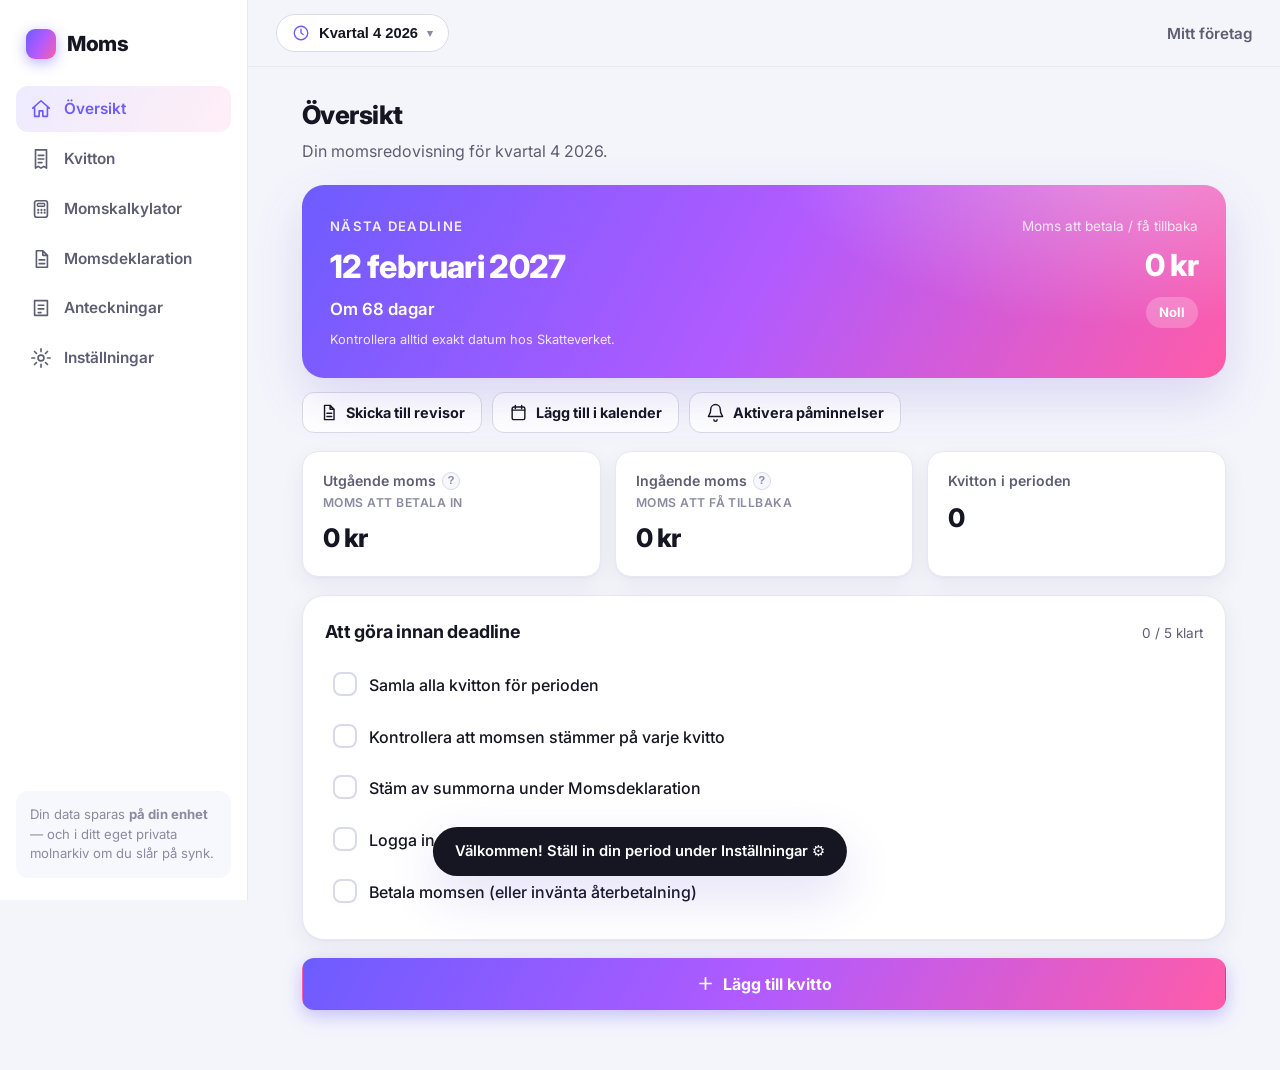
==== commit a07513ef: "Add cloud sync login and auto-deploy to Hugging Face Cloud sync: a personal HF token (pasted once pe" ====
--- a/index.html
+++ b/index.html
@@ -50,7 +50,7 @@
         <a href="#installningar" class="nav-item" data-view="installningar"><svg class="ic"><use href="#i-gear"/></svg><span>Inställningar</span></a>
       </nav>
       <div class="side-foot">
-        <p>Allt sparas <strong>lokalt på din enhet</strong>. Inget skickas någonstans.</p>
+        <p>Din data sparas <strong>på din enhet</strong> — och i ditt eget privata molnarkiv om du slår på synk.</p>
       </div>
     </aside>
 
@@ -437,12 +437,54 @@
             </div>
           </form>
 
+          <div class="panel sync-panel" id="cloudPanel">
+            <h2>Moln-synk — din inloggning</h2>
+            <div id="cloudOff">
+              <p class="muted small">
+                Koppla en personlig nyckel så sparas allt du gör <strong>automatiskt i ett privat molnarkiv</strong>
+                på ditt Hugging Face-konto — och dyker upp på både mobilen och datorn.
+                Nyckeln är din inloggning: klistra in <strong>samma nyckel</strong> på varje enhet.
+              </p>
+              <ol class="sync-steps">
+                <li>Gå till <strong class="nowrap">huggingface.co/settings/tokens</strong> → Create new token → välj typ <strong>Write</strong>.</li>
+                <li>Kopiera nyckeln (börjar med <strong>hf_</strong>) och klistra in här. Spara den även någonstans säkert.</li>
+              </ol>
+              <div class="field">
+                <label for="hfToken">Din nyckel</label>
+                <input type="password" id="hfToken" placeholder="hf_…" autocomplete="off" />
+              </div>
+              <button class="btn-primary" id="syncEnableBtn">Aktivera moln-synk</button>
+            </div>
+            <div id="cloudOn" hidden>
+              <p class="sync-ok" id="syncStatus">Moln-synk är på ✓</p>
+              <p class="muted small" id="syncInfo"></p>
+              <div class="form-actions">
+                <button class="btn-ghost" id="syncNowBtn">Synka nu</button>
+                <button class="btn-danger" id="syncOffBtn">Koppla från den här enheten</button>
+              </div>
+            </div>
+          </div>
+
+          <div class="panel sync-panel">
+            <h2>Flytta till annan enhet</h2>
+            <p class="muted small">
+              Utan moln-synk sparas datan bara lokalt på varje enhet. Så här flyttar du allt manuellt:
+            </p>
+            <ol class="sync-steps">
+              <li>Tryck <strong>Skicka min data</strong> här och skicka filen till dig själv (sms, mejl eller AirDrop).</li>
+              <li>Öppna appen på den andra enheten → Inställningar → <strong>Läs in data från fil</strong> och välj filen.</li>
+            </ol>
+            <div class="form-actions">
+              <button class="btn-primary" id="shareDataBtn"><svg class="ic"><use href="#i-doc"/></svg> Skicka min data</button>
+              <label class="btn-ghost file-btn">Läs in data från fil<input type="file" id="restoreInput" accept="application/json,.json" hidden /></label>
+            </div>
+          </div>
+
           <div class="panel danger-zone">
-            <h2>Hantera data</h2>
-            <p class="muted small">All din data ligger lokalt i den här webbläsaren. Ta en säkerhetskopia ibland.</p>
+            <h2>Säkerhetskopia</h2>
+            <p class="muted small">Ladda ner en kopia av allt ibland — bra om enheten tappas bort.</p>
             <div class="form-actions">
               <button class="btn-ghost" id="backupBtn">Ladda ner säkerhetskopia</button>
-              <label class="btn-ghost file-btn">Återställ från fil<input type="file" id="restoreInput" accept="application/json" hidden /></label>
               <button class="btn-danger" id="wipeBtn"><svg class="ic"><use href="#i-trash"/></svg> Radera allt</button>
             </div>
           </div>
--- a/styles.css
+++ b/styles.css
@@ -227,7 +227,7 @@
 .field { display: flex; flex-direction: column; gap: 6px; margin-bottom: 14px; }
 .field label { font-weight: 600; font-size: 0.9rem; color: var(--text); }
 .field-help { font-size: 0.82rem; color: var(--text-faint); }
-input[type="text"], input[type="number"], input[type="date"], select, textarea {
+input[type="text"], input[type="number"], input[type="date"], input[type="password"], select, textarea {
   font-family: inherit; font-size: 1rem; color: var(--text);
   background: var(--surface); border: 1px solid var(--line-strong); border-radius: 11px;
   padding: 12px 14px; width: 100%; transition: border-color 0.18s var(--ease), box-shadow 0.18s var(--ease);
@@ -376,7 +376,13 @@
 #notesSaved { margin-top: 8px; opacity: 0; transition: opacity 0.3s; }
 #notesSaved.show { opacity: 1; }
 
-/* ===================== Settings danger zone ===================== */
+/* ===================== Settings: sync & danger zone ===================== */
+.sync-panel h2 { margin-bottom: 4px; }
+.sync-ok { color: var(--green); font-weight: 700; margin-bottom: 6px; }
+#syncInfo { margin-bottom: 12px; }
+.sync-steps { margin: 10px 0 16px 20px; color: var(--text-dim); font-size: 0.93rem; display: flex; flex-direction: column; gap: 6px; }
+.sync-steps strong { color: var(--text); }
+
 .danger-zone h2 { margin-bottom: 4px; }
 .file-btn { cursor: pointer; }
 .disclaimer {
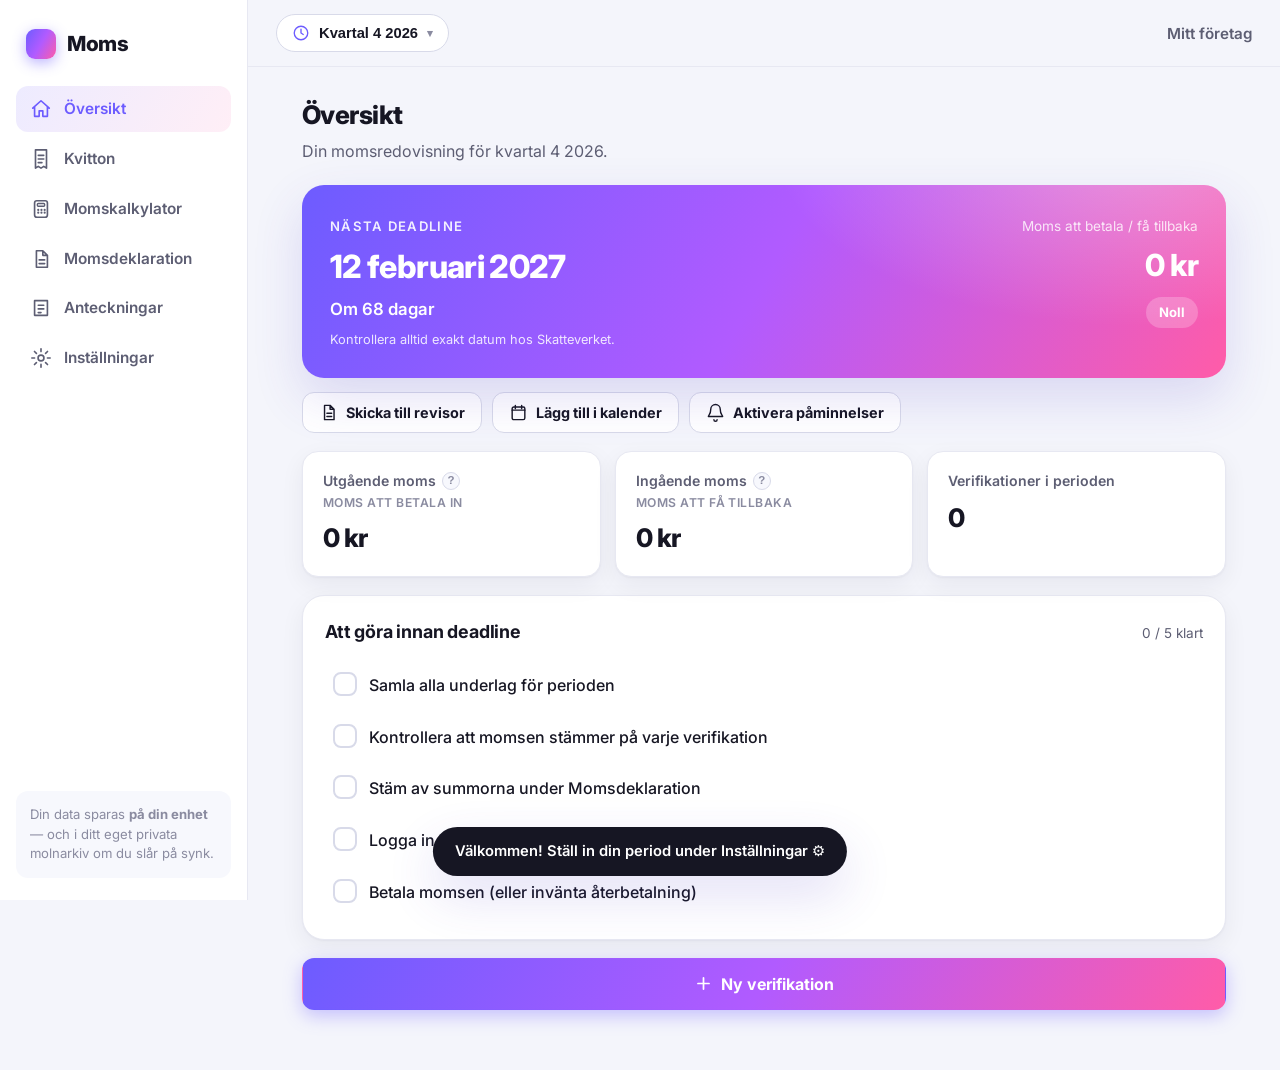
==== commit e4108b45: "Rebuild as proper bookkeeping ledger for enskild firma Replace the mutable receipts model with an im" ====
--- a/index.html
+++ b/index.html
@@ -32,6 +32,7 @@
     <symbol id="i-calc" viewBox="0 0 24 24"><rect x="5" y="3" width="14" height="18" rx="2.5" fill="none" stroke="currentColor" stroke-width="1.8"/><rect x="8" y="6" width="8" height="3" rx="1" fill="none" stroke="currentColor" stroke-width="1.5"/><path d="M9 13h0M12.5 13h0M16 13h0M9 16h0M12.5 16h0M16 16h0" stroke="currentColor" stroke-width="2.4" stroke-linecap="round"/></symbol>
     <symbol id="i-bell" viewBox="0 0 24 24"><path d="M18 8a6 6 0 10-12 0c0 7-3 7-3 9h18c0-2-3-2-3-9" fill="none" stroke="currentColor" stroke-width="1.8" stroke-linecap="round" stroke-linejoin="round"/><path d="M10 21a2 2 0 004 0" fill="none" stroke="currentColor" stroke-width="1.8" stroke-linecap="round"/></symbol>
     <symbol id="i-cal" viewBox="0 0 24 24"><rect x="4" y="5" width="16" height="16" rx="2" fill="none" stroke="currentColor" stroke-width="1.8"/><path d="M4 9h16M8 3v4M16 3v4" stroke="currentColor" stroke-width="1.8" stroke-linecap="round"/></symbol>
+    <symbol id="i-correct" viewBox="0 0 24 24"><path d="M3 12a9 9 0 1 1 3 6.7" fill="none" stroke="currentColor" stroke-width="1.8" stroke-linecap="round"/><path d="M3 21v-5h5" fill="none" stroke="currentColor" stroke-width="1.8" stroke-linecap="round" stroke-linejoin="round"/></symbol>
   </svg>
 
   <div class="app">
@@ -115,7 +116,7 @@
               <div class="tile-val" id="sumIng">0 kr</div>
             </div>
             <div class="tile">
-              <span class="tile-label">Kvitton i perioden</span>
+              <span class="tile-label">Verifikationer i perioden</span>
               <div class="tile-val" id="sumCount">0</div>
             </div>
           </div>
@@ -130,15 +131,15 @@
           </div>
 
           <button class="fab-inline btn-primary" data-goto="kvitton">
-            <svg class="ic"><use href="#i-plus"/></svg> Lägg till kvitto
+            <svg class="ic"><use href="#i-plus"/></svg> Ny verifikation
           </button>
         </section>
 
         <!-- ===================== KVITTON ===================== -->
         <section class="view" id="view-kvitton" hidden>
           <div class="view-head">
-            <h1>Kvitton</h1>
-            <p class="muted">Lägg in allt du köpt och sålt. Momsen räknas ut åt dig.</p>
+            <h1>Verifikationer</h1>
+            <p class="muted">Kvitton, fakturor och andra affärshändelser. Varje sparad post är slutgiltig — fel rättas med en ny post.</p>
           </div>
 
           <details class="panel import-panel" id="stripeImport">
@@ -174,27 +175,31 @@
           </details>
 
           <form class="panel form-card" id="receiptForm">
-            <h2 class="form-title">Nytt kvitto</h2>
-
-            <div class="seg" role="radiogroup" aria-label="Typ av händelse">
-              <label class="seg-opt">
-                <input type="radio" name="type" value="inkop" checked />
-                <span>Utgift / Inköp</span>
-              </label>
-              <label class="seg-opt">
-                <input type="radio" name="type" value="forsaljning" />
-                <span>Inkomst / Försäljning</span>
-              </label>
-            </div>
-
-            <div class="grid-2">
-              <div class="field">
-                <label for="rfDate">Datum</label>
+            <h2 class="form-title">Ny verifikation</h2>
+            <div class="correction-banner" id="correctionBanner" hidden></div>
+
+            <div class="field">
+              <label for="rfType">Typ av post</label>
+              <select id="rfType" name="type">
+                <optgroup label="Affärshändelse">
+                  <option value="inkop" selected>Inköp / Utgift (ingående moms)</option>
+                  <option value="forsaljning">Försäljning / Inkomst (utgående moms)</option>
+                </optgroup>
+                <optgroup label="Eget kapital (påverkar inte moms eller resultat)">
+                  <option value="insattning">Egen insättning</option>
+                  <option value="uttag">Eget uttag</option>
+                </optgroup>
+              </select>
+            </div>
+
+            <div class="grid-2">
+              <div class="field">
+                <label for="rfDate">Transaktionsdatum</label>
                 <input type="date" id="rfDate" name="date" required />
-                <p class="field-help">Datumet du betalade eller fick betalt.</p>
-              </div>
-              <div class="field">
-                <label for="rfParty">Motpart <span class="muted small">(vem)</span></label>
+                <p class="field-help">Datumet affärshändelsen skedde (t.ex. betaldatum).</p>
+              </div>
+              <div class="field" id="rfPartyField">
+                <label for="rfParty">Motpart <span class="muted small">(kund/leverantör)</span></label>
                 <input type="text" id="rfParty" name="party" placeholder="t.ex. Bauhaus" required autocomplete="off" />
               </div>
             </div>
@@ -204,22 +209,15 @@
               <input type="text" id="rfDesc" name="desc" placeholder="t.ex. Material till jobb" required autocomplete="off" />
             </div>
 
-            <div class="grid-3">
-              <div class="field">
-                <label for="rfAmount">Belopp</label>
+            <div class="grid-3" id="rfAmountRow">
+              <div class="field">
+                <label for="rfAmount" id="rfAmountLabel">Bruttobelopp (inkl. moms)</label>
                 <div class="input-money">
-                  <input type="number" id="rfAmount" name="amount" inputmode="decimal" step="0.01" min="0" placeholder="0,00" required />
+                  <input type="number" id="rfAmount" name="amount" inputmode="decimal" step="0.01" placeholder="0,00" required />
                   <span>kr</span>
                 </div>
               </div>
-              <div class="field">
-                <label for="rfInclusive">Beloppet är</label>
-                <select id="rfInclusive" name="inclusive">
-                  <option value="inkl" selected>Inkl. moms</option>
-                  <option value="exkl">Exkl. moms</option>
-                </select>
-              </div>
-              <div class="field">
+              <div class="field" id="rfRateField">
                 <label for="rfRate">Momssats</label>
                 <select id="rfRate" name="rate">
                   <option value="25" selected>25 %</option>
@@ -228,34 +226,49 @@
                   <option value="0">0 % / momsfritt</option>
                 </select>
               </div>
-            </div>
-
-            <div class="calc-preview" id="calcPreview" aria-live="polite">
-              <span>Moms: <strong id="calcVat">0 kr</strong></span>
-              <span>Exkl. moms: <strong id="calcExcl">0 kr</strong></span>
-              <span>Totalt: <strong id="calcTotal">0 kr</strong></span>
-            </div>
-
-            <div class="grid-2">
+              <div class="field" id="rfAccountField">
+                <label for="rfAccount">Betalsätt / konto</label>
+                <select id="rfAccount" name="account">
+                  <option value="firmakonto" selected>Firmakonto</option>
+                  <option value="kontant">Kontant</option>
+                  <option value="privat">Egen insättning (jag betalade privat)</option>
+                  <option value="annat">Annat</option>
+                </select>
+              </div>
+            </div>
+
+            <label class="check-inline" id="rfReverseField">
+              <input type="checkbox" id="rfReverse" />
+              Inköp av tjänst från annat EU-land (t.ex. Stripe, Google Ads) — omvänd skattskyldighet
+            </label>
+
+            <div class="calc-preview" id="calcPreview" aria-live="polite"></div>
+
+            <div class="grid-2">
+              <div class="field">
+                <label for="rfRef">Referens till underlag <span class="muted small">(valfritt)</span></label>
+                <input type="text" id="rfRef" name="ref" placeholder="t.ex. kvitto_2026-07-01.pdf eller länk" autocomplete="off" />
+              </div>
               <div class="field">
                 <label for="rfFile">Bild på kvitto <span class="muted small">(valfritt)</span></label>
                 <input type="file" id="rfFile" name="file" accept="image/*" capture="environment" />
               </div>
-              <div class="field">
-                <label for="rfNote">Fri text <span class="muted small">(valfritt)</span></label>
-                <input type="text" id="rfNote" name="note" placeholder="Egen anteckning" autocomplete="off" />
-              </div>
-            </div>
-
-            <div class="form-actions">
-              <button type="submit" class="btn-primary"><svg class="ic"><use href="#i-check"/></svg> Spara kvitto</button>
+            </div>
+
+            <div class="field">
+              <label for="rfNote">Fri text / anteckning <span class="muted small">(valfritt)</span></label>
+              <input type="text" id="rfNote" name="note" placeholder="Egen anteckning" autocomplete="off" />
+            </div>
+
+            <div class="form-actions">
+              <button type="submit" class="btn-primary"><svg class="ic"><use href="#i-check"/></svg> Bokför verifikation</button>
               <button type="reset" class="btn-ghost">Rensa</button>
             </div>
           </form>
 
           <div class="panel">
             <div class="panel-head">
-              <h2>Sparade kvitton</h2>
+              <h2>Sparade verifikationer</h2>
               <span class="muted small" id="receiptCount">0 st</span>
             </div>
             <div id="receiptList" class="receipt-list"></div>
@@ -266,7 +279,7 @@
         <section class="view" id="view-kalkylator" hidden>
           <div class="view-head">
             <h1>Momskalkylator</h1>
-            <p class="muted">Skriv ett belopp så räknar jag ut momsen direkt. Spara det du vill minnas.</p>
+            <p class="muted">Baklängesmoms: skriv bruttobeloppet (det totala priset) så räknar jag ut netto och moms.</p>
           </div>
 
           <div class="panel form-card">
@@ -293,20 +306,13 @@
               </label>
             </div>
 
-            <div class="grid-3">
-              <div class="field">
-                <label for="cAmount">Belopp</label>
+            <div class="grid-2">
+              <div class="field">
+                <label for="cAmount">Bruttobelopp (inkl. moms)</label>
                 <div class="input-money">
                   <input type="number" id="cAmount" inputmode="decimal" step="0.01" min="0" placeholder="0,00" />
                   <span>kr</span>
                 </div>
-              </div>
-              <div class="field">
-                <label for="cIncl">Beloppet är</label>
-                <select id="cIncl">
-                  <option value="exkl" selected>Exkl. moms</option>
-                  <option value="inkl">Inkl. moms</option>
-                </select>
               </div>
               <div class="field">
                 <label for="cRate">Momssats</label>
@@ -320,9 +326,9 @@
           </div>
 
           <div class="result-card" id="calcResult" aria-live="polite">
-            <div class="result-row"><span>Exkl. moms</span><strong id="cExcl">0 kr</strong></div>
+            <div class="result-row"><span>Bruttobelopp</span><strong id="cTotal">0 kr</strong></div>
             <div class="result-row"><span>Moms <em id="cRateLbl">(25 %)</em></span><strong id="cVat">0 kr</strong></div>
-            <div class="result-row total"><span>Totalt inkl. moms</span><strong id="cTotal">0 kr</strong></div>
+            <div class="result-row total"><span>Nettobelopp</span><strong id="cExcl">0 kr</strong></div>
           </div>
 
           <div class="result-context is-pay" id="cContext">
@@ -348,7 +354,32 @@
             <p class="muted">Summorna att föra in i Skatteverkets momsdeklaration för perioden.</p>
           </div>
 
+          <div class="panel" id="summaryPanel">
+            <div class="panel-head">
+              <h2 id="sumRangeLabel">Sammanställning</h2>
+            </div>
+            <div class="report-toggle" role="tablist" aria-label="Välj period för sammanställning">
+              <button type="button" data-range="period" class="active">Aktuell period</button>
+              <button type="button" data-range="year">Helår</button>
+              <button type="button" data-range="all">Allt</button>
+            </div>
+            <div class="tiles">
+              <div class="tile"><span class="tile-label">Intäkter, netto</span><div class="tile-val" id="sRevenue">0 kr</div></div>
+              <div class="tile"><span class="tile-label">Kostnader, netto</span><div class="tile-val" id="sCost">0 kr</div></div>
+              <div class="tile"><span class="tile-label">Resultat</span><div class="tile-val" id="sResult">0 kr</div></div>
+              <div class="tile"><span class="tile-label">Utgående moms</span><div class="tile-val" id="sUtg">0 kr</div></div>
+              <div class="tile"><span class="tile-label">Ingående moms</span><div class="tile-val" id="sIng">0 kr</div></div>
+              <div class="tile"><span class="tile-label">Moms, netto</span><div class="tile-val small-val" id="sToPay">0 kr</div></div>
+              <div class="tile"><span class="tile-label">Egna insättningar</span><div class="tile-val" id="sInsattning">0 kr</div></div>
+              <div class="tile"><span class="tile-label">Egna uttag</span><div class="tile-val" id="sUttag">0 kr</div></div>
+            </div>
+            <p class="muted small">Resultatet är informativt (intäkter minus kostnader) — inte en skatteberäkning. Egna insättningar/uttag påverkar varken moms eller resultat.</p>
+          </div>
+
           <div class="panel">
+            <div class="panel-head">
+              <h2>Momsrutor för aktuell period</h2>
+            </div>
             <table class="decl-table">
               <thead><tr><th>Ruta</th><th>Avser</th><th class="num">Belopp</th></tr></thead>
               <tbody id="declRows"></tbody>
@@ -370,11 +401,21 @@
 
           <div class="panel share-panel">
             <h2>Skicka till din revisor</h2>
-            <p class="muted small">Hela kvartalet samlas i <strong>en fil</strong> — alla kvitton plus momssummorna ovan. Du kan sms:a eller mejla den direkt.</p>
-            <div class="form-actions">
-              <button class="btn-primary js-share"><svg class="ic"><use href="#i-doc"/></svg> Skicka hela kvartalet</button>
+            <p class="muted small">Hela perioden samlas i <strong>en fil</strong> — alla verifikationer plus momssummorna ovan. Du kan sms:a eller mejla den direkt.</p>
+            <div class="form-actions">
+              <button class="btn-primary js-share"><svg class="ic"><use href="#i-doc"/></svg> Skicka denna period</button>
               <button class="btn-ghost" id="downloadBtn">Ladda ner som fil</button>
             </div>
+          </div>
+
+          <div class="panel export-panel">
+            <h2>Exportera</h2>
+            <p class="muted small">Exportera allt du bokfört, för eget bruk eller för att importera i annat program.</p>
+            <div class="form-actions">
+              <button class="btn-ghost" id="exportAllCsvBtn"><svg class="ic"><use href="#i-doc"/></svg> Exportera ALLA poster (CSV)</button>
+              <button class="btn-ghost" id="exportSieBtn"><svg class="ic"><use href="#i-doc"/></svg> Exportera SIE-fil</button>
+            </div>
+            <p class="muted small">SIE-filen speglar valt intervall ovan (Aktuell period/Helår/Allt) enligt en förenklad kontoplan — kontrollera kontona innan du importerar i Bokio eller liknande.</p>
           </div>
         </section>
 
--- a/styles.css
+++ b/styles.css
@@ -265,6 +265,32 @@
 .import-help { margin: 12px 0 16px; line-height: 1.6; }
 .check-inline { display: flex; align-items: center; gap: 9px; font-size: 0.92rem; font-weight: 500; color: var(--text); margin-bottom: 16px; cursor: pointer; }
 .check-inline input { width: 18px; height: 18px; accent-color: var(--brand); }
+.check-inline[hidden] { display: none; }
+
+.correction-banner {
+  background: linear-gradient(120deg, rgba(109,92,255,0.1), rgba(255,92,168,0.08));
+  border: 1px solid var(--line-strong); border-radius: 12px;
+  padding: 14px 16px; margin-bottom: 16px; font-size: 0.92rem; color: var(--text); line-height: 1.5;
+}
+.corr-cancel {
+  margin-top: 8px; background: none; border: 1px solid var(--line-strong); color: var(--text-dim);
+  font-family: inherit; font-weight: 600; font-size: 0.85rem; padding: 6px 14px; border-radius: 8px; cursor: pointer;
+}
+.corr-cancel:hover { border-color: var(--red); color: var(--red); }
+
+.field.is-optional label { color: var(--text-dim); }
+
+.report-toggle { display: flex; gap: 8px; margin-bottom: 16px; }
+.report-toggle button {
+  flex: 1; padding: 9px 12px; border-radius: 10px; border: 1px solid var(--line-strong);
+  background: var(--surface); font-family: inherit; font-weight: 600; font-size: 0.88rem; color: var(--text-dim); cursor: pointer;
+  transition: all 0.18s var(--ease);
+}
+.report-toggle button.active { background: linear-gradient(120deg, rgba(109,92,255,0.14), rgba(255,92,168,0.10)); border-color: var(--brand); color: var(--brand); }
+.tile-val.small-val { font-size: 1.15rem; }
+
+.export-panel h2 { margin-bottom: 4px; }
+.export-panel p { margin-bottom: 14px; }
 .import-preview {
   background: var(--surface-2); border: 1px solid var(--line); border-radius: 12px;
   padding: 16px 18px; margin-bottom: 16px; font-size: 0.92rem;
@@ -295,12 +321,18 @@
 .receipt-tag { font-size: 0.72rem; font-weight: 700; padding: 2px 8px; border-radius: 6px; }
 .tag-in { background: var(--green-bg); color: var(--green); }
 .tag-out { background: var(--blue-bg); color: var(--blue); }
+.tag-capital { background: var(--surface-2); color: var(--text-dim); border: 1px solid var(--line-strong); }
+.receipt-ref { font-size: 0.78rem; color: var(--text-faint); margin-top: 2px; }
+.corr-tag { font-size: 0.7rem; font-weight: 700; padding: 2px 7px; border-radius: 6px; white-space: nowrap; }
+.corr-of { background: var(--amber-bg); color: var(--amber); }
+.corr-by { background: var(--surface-2); color: var(--text-faint); border: 1px solid var(--line-strong); }
 .receipt-amt { text-align: right; flex: none; }
 .receipt-amt .a { font-weight: 800; font-variant-numeric: tabular-nums; }
 .receipt-amt .v { font-size: 0.78rem; color: var(--text-faint); }
-.receipt-del { background: none; border: 0; color: var(--text-faint); cursor: pointer; padding: 6px; border-radius: 8px; }
+.receipt-del, .receipt-correct { background: none; border: 0; color: var(--text-faint); cursor: pointer; padding: 6px; border-radius: 8px; }
 .receipt-del:hover { color: var(--red); background: var(--red-bg); }
-.receipt-del .ic { width: 18px; height: 18px; }
+.receipt-correct:hover { color: var(--brand); background: rgba(109,92,255,0.1); }
+.receipt-del .ic, .receipt-correct .ic { width: 18px; height: 18px; }
 
 .empty { text-align: center; padding: 36px 20px; color: var(--text-faint); }
 
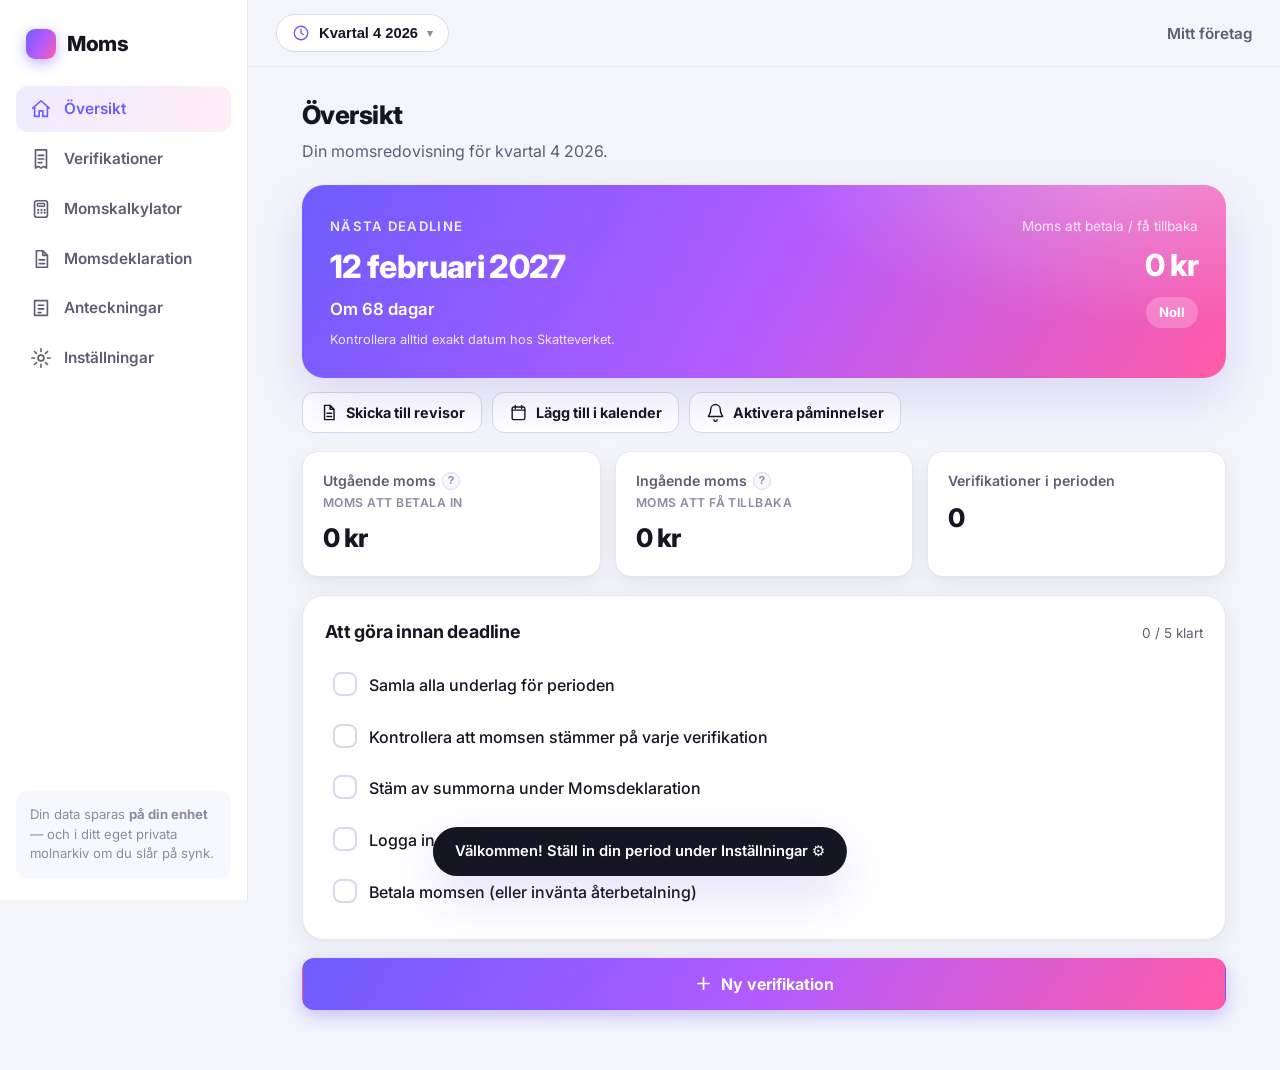
==== commit cd1a86a0: "Fix inconsistent nav label: sidebar/bottom-nav still said Kvitton The view heading and form title we" ====
--- a/index.html
+++ b/index.html
@@ -44,7 +44,7 @@
       </div>
       <nav class="side-nav" aria-label="Huvudmeny">
         <a href="#oversikt" class="nav-item" data-view="oversikt"><svg class="ic"><use href="#i-home"/></svg><span>Översikt</span></a>
-        <a href="#kvitton" class="nav-item" data-view="kvitton"><svg class="ic"><use href="#i-receipt"/></svg><span>Kvitton</span></a>
+        <a href="#kvitton" class="nav-item" data-view="kvitton"><svg class="ic"><use href="#i-receipt"/></svg><span>Verifikationer</span></a>
         <a href="#kalkylator" class="nav-item" data-view="kalkylator"><svg class="ic"><use href="#i-calc"/></svg><span>Momskalkylator</span></a>
         <a href="#deklaration" class="nav-item" data-view="deklaration"><svg class="ic"><use href="#i-doc"/></svg><span>Momsdeklaration</span></a>
         <a href="#anteckningar" class="nav-item" data-view="anteckningar"><svg class="ic"><use href="#i-note"/></svg><span>Anteckningar</span></a>
@@ -541,7 +541,7 @@
       <!-- Bottom nav (mobile) -->
       <nav class="bottom-nav" aria-label="Huvudmeny mobil">
         <a href="#oversikt" class="bn-item" data-view="oversikt"><svg class="ic"><use href="#i-home"/></svg><span>Översikt</span></a>
-        <a href="#kvitton" class="bn-item" data-view="kvitton"><svg class="ic"><use href="#i-receipt"/></svg><span>Kvitton</span></a>
+        <a href="#kvitton" class="bn-item" data-view="kvitton"><svg class="ic"><use href="#i-receipt"/></svg><span>Verif.</span></a>
         <a href="#kalkylator" class="bn-item" data-view="kalkylator"><svg class="ic"><use href="#i-calc"/></svg><span>Kalkyl</span></a>
         <a href="#deklaration" class="bn-item" data-view="deklaration"><svg class="ic"><use href="#i-doc"/></svg><span>Moms</span></a>
         <a href="#anteckningar" class="bn-item" data-view="anteckningar"><svg class="ic"><use href="#i-note"/></svg><span>Anteckn.</span></a>
